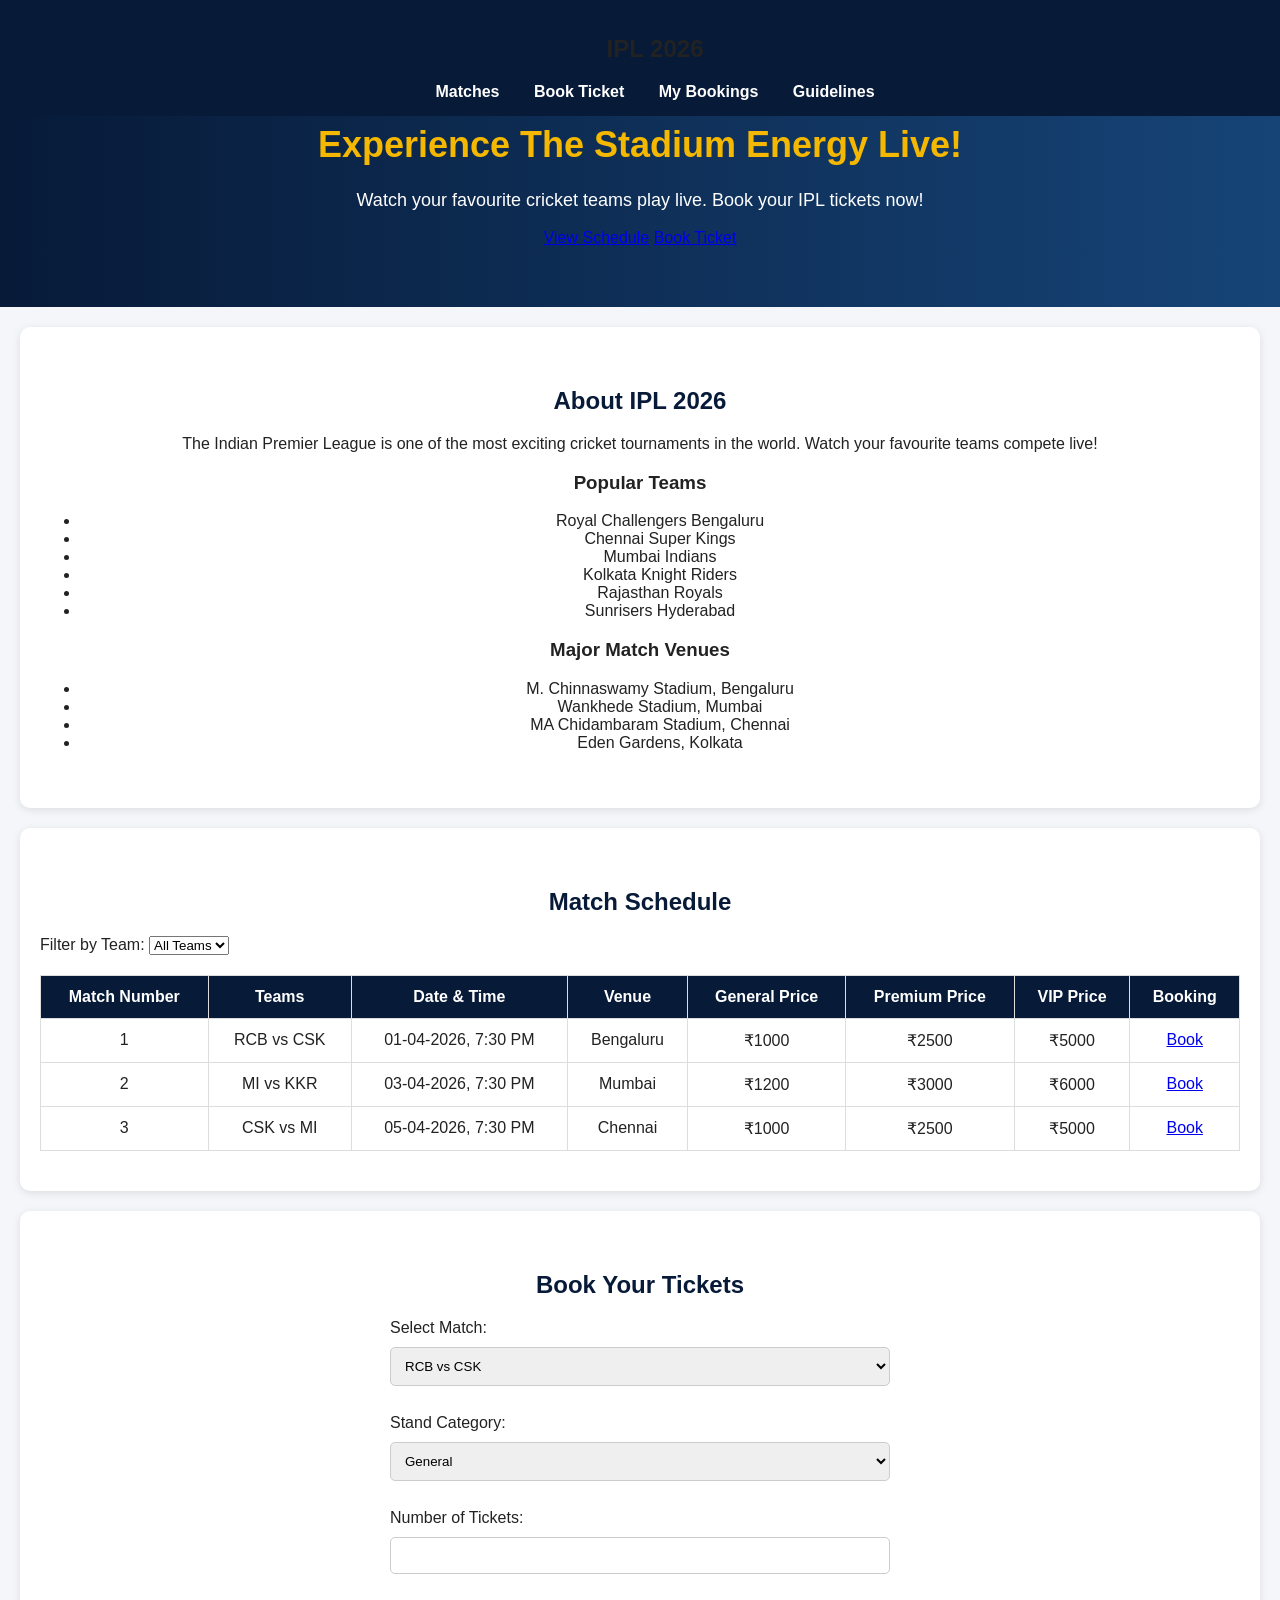
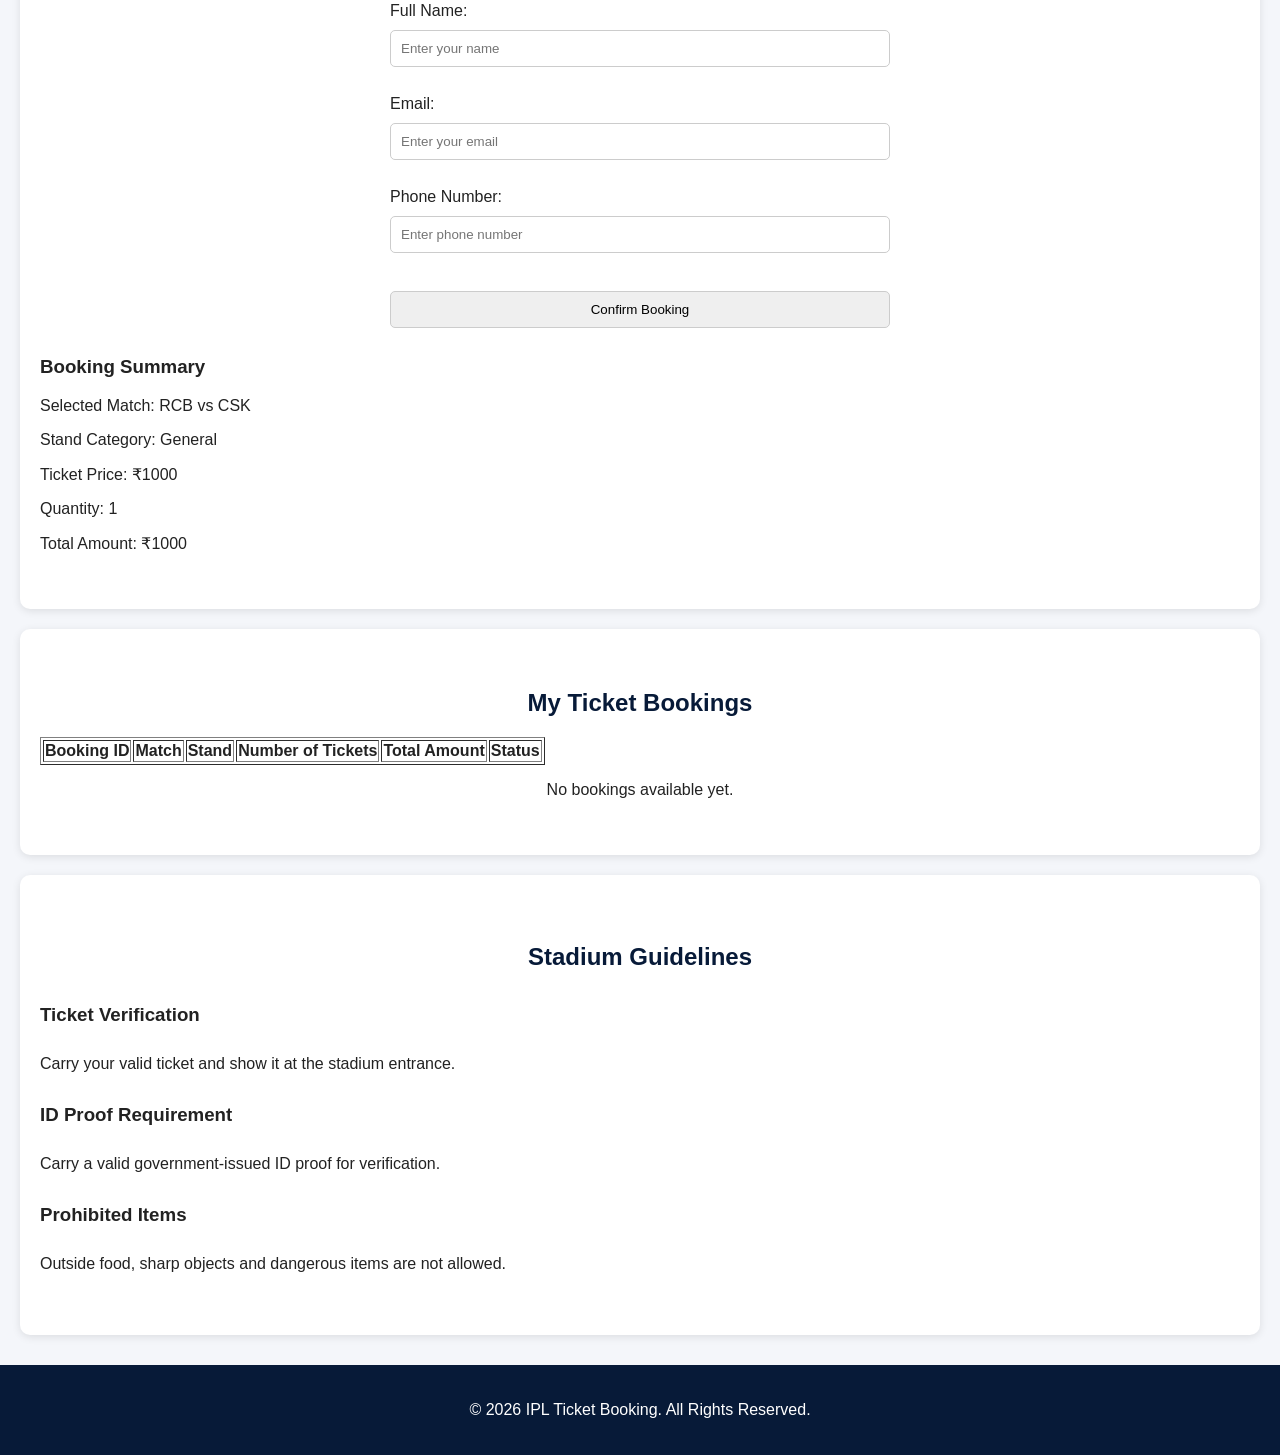
==== index.html @ 56bbe315 "Activity 2: Added CSS styling" ====
<!DOCTYPE html>
<html lang="en">

<head>
    <meta charset="UTF-8">
    <meta name="viewport" content="width=device-width, initial-scale=1.0">
    <title>IPL Ticket Booking</title>
    <link rel="stylesheet" href="styles.css">
</head>

<body>

    <!-- Navigation -->
    <nav>
        <h1>IPL 2026</h1>

        <a href="#matches">Matches</a>
        <a href="#booking">Book Ticket</a>
        <a href="#mybookings">My Bookings</a>
        <a href="#guidelines">Guidelines</a>
    </nav>


    <!-- Hero Section -->
    <header>
        <h1>Experience The Stadium Energy Live!</h1>

        <p>Watch your favourite cricket teams play live.
            Book your IPL tickets now!</p>

        <a href="#matches">View Schedule</a>
        <a href="#booking">Book Ticket</a>
    </header>


    <!-- About IPL -->
    <section id="about">
        <h2>About IPL 2026</h2>

        <p>The Indian Premier League is one of the most exciting
            cricket tournaments in the world. Watch your favourite
            teams compete live!</p>

        <h3>Popular Teams</h3>
        <ul>
            <li>Royal Challengers Bengaluru</li>
            <li>Chennai Super Kings</li>
            <li>Mumbai Indians</li>
            <li>Kolkata Knight Riders</li>
            <li>Rajasthan Royals</li>
            <li>Sunrisers Hyderabad</li>
        </ul>

        <h3>Major Match Venues</h3>
        <ul>
            <li>M. Chinnaswamy Stadium, Bengaluru</li>
            <li>Wankhede Stadium, Mumbai</li>
            <li>MA Chidambaram Stadium, Chennai</li>
            <li>Eden Gardens, Kolkata</li>
        </ul>
    </section>


    <!-- Match Schedule -->
    <section id="matches">
        <h2>Match Schedule</h2>

        <label for="team">Filter by Team:</label>

        <select id="team" name="team">
            <option value="all">All Teams</option>
            <option value="RCB">RCB</option>
            <option value="CSK">CSK</option>
            <option value="MI">MI</option>
            <option value="KKR">KKR</option>
        </select>

        <table border="1">
            <tr>
                <th>Match Number</th>
                <th>Teams</th>
                <th>Date & Time</th>
                <th>Venue</th>
                <th>General Price</th>
                <th>Premium Price</th>
                <th>VIP Price</th>
                <th>Booking</th>
            </tr>

            <tr>
                <td>1</td>
                <td>RCB vs CSK</td>
                <td>01-04-2026, 7:30 PM</td>
                <td>Bengaluru</td>
                <td>₹1000</td>
                <td>₹2500</td>
                <td>₹5000</td>
                <td><a href="#booking">Book</a></td>
            </tr>

            <tr>
                <td>2</td>
                <td>MI vs KKR</td>
                <td>03-04-2026, 7:30 PM</td>
                <td>Mumbai</td>
                <td>₹1200</td>
                <td>₹3000</td>
                <td>₹6000</td>
                <td><a href="#booking">Book</a></td>
            </tr>

            <tr>
                <td>3</td>
                <td>CSK vs MI</td>
                <td>05-04-2026, 7:30 PM</td>
                <td>Chennai</td>
                <td>₹1000</td>
                <td>₹2500</td>
                <td>₹5000</td>
                <td><a href="#booking">Book</a></td>
            </tr>
        </table>
    </section>


    <!-- Ticket Booking Form -->
    <section id="booking">
        <h2>Book Your Tickets</h2>

        <form>

            <label for="match">Select Match:</label>
            <select id="match" name="match">
                <option value="match1">RCB vs CSK</option>
                <option value="match2">MI vs KKR</option>
                <option value="match3">CSK vs MI</option>
            </select>

            <br><br>

            <label for="stand">Stand Category:</label>
            <select id="stand" name="stand">
                <option value="general">General</option>
                <option value="premium">Premium</option>
                <option value="vip">VIP</option>
            </select>

            <br><br>

            <label for="quantity">Number of Tickets:</label>
            <input type="number" id="quantity" name="quantity" min="1">

            <br><br>

            <label for="name">Full Name:</label>
            <input type="text" id="name" name="name" placeholder="Enter your name">

            <br><br>

            <label for="email">Email:</label>
            <input type="email" id="email" name="email" placeholder="Enter your email">

            <br><br>

            <label for="phone">Phone Number:</label>
            <input type="tel" id="phone" name="phone" placeholder="Enter phone number">

            <br><br>

            <input type="submit" value="Confirm Booking">

        </form>


        <!-- Booking Summary -->
        <h3>Booking Summary</h3>

        <p>Selected Match: RCB vs CSK</p>
        <p>Stand Category: General</p>
        <p>Ticket Price: ₹1000</p>
        <p>Quantity: 1</p>
        <p>Total Amount: ₹1000</p>

    </section>


    <!-- My Bookings -->
    <section id="mybookings">
        <h2>My Ticket Bookings</h2>

        <table border="1">
            <tr>
                <th>Booking ID</th>
                <th>Match</th>
                <th>Stand</th>
                <th>Number of Tickets</th>
                <th>Total Amount</th>
                <th>Status</th>
            </tr>
        </table>

        <p>No bookings available yet.</p>
    </section>


    <!-- Guidelines -->
    <section id="guidelines">
        <h2>Stadium Guidelines</h2>

        <h3>Ticket Verification</h3>
        <p>Carry your valid ticket and show it at the stadium entrance.</p>

        <h3>ID Proof Requirement</h3>
        <p>Carry a valid government-issued ID proof for verification.</p>

        <h3>Prohibited Items</h3>
        <p>Outside food, sharp objects and dangerous items are not allowed.</p>
    </section>


    <!-- Footer -->
    <footer>
        <p>© 2026 IPL Ticket Booking. All Rights Reserved.</p>
    </footer>

</body>
</html>
---- styles.css ----
/* Website Theme */
:root {
    --primary: #071a38;
    --accent: #f5b800;
    --background: #f4f6fa;
    --text: #222222;
}

/* General Styling */
body {
    margin: 0;
    font-family: Arial, sans-serif;
    background-color: var(--background);
    color: var(--text);
}

/* Navigation Bar */
nav {
    background-color: var(--primary);
    padding: 15px;
    text-align: center;
    position: fixed;
    top: 0;
    width: 100%;
    z-index: 1000;
}

nav a {
    color: white;
    text-decoration: none;
    margin: 15px;
    font-weight: bold;
}

nav a:hover {
    color: var(--accent);
}

/* Hero Section / Banner */
header {
    background: linear-gradient(to right, #071a38, #164477);
    color: white;
    text-align: center;
    padding: 100px 20px 60px;
}

header h1 {
    font-size: 36px;
    color: var(--accent);
}

header p {
    font-size: 18px;
}

/* Buttons */
button {
    background-color: var(--accent);
    color: var(--primary);
    padding: 12px 25px;
    border: none;
    border-radius: 5px;
    cursor: pointer;
    font-weight: bold;
}

button:hover {
    background-color: #e0a600;
}

/* General Sections */
section {
    padding: 40px 20px;
    margin: 20px;
    background-color: white;
    border-radius: 10px;
    box-shadow: 0 2px 8px rgba(0, 0, 0, 0.1);
}

section h2 {
    color: var(--primary);
    text-align: center;
}

/* About Section */
#about {
    text-align: center;
}

/* Match Schedule */
#matches table {
    width: 100%;
    border-collapse: collapse;
    margin-top: 20px;
}

#matches th {
    background-color: var(--primary);
    color: white;
}

#matches th,
#matches td {
    padding: 12px;
    border: 1px solid #dddddd;
    text-align: center;
}

/* Booking Form */
#booking form {
    max-width: 500px;
    margin: auto;
}

#booking input,
#booking select {
    width: 100%;
    padding: 10px;
    margin: 10px 0;
    border: 1px solid #cccccc;
    border-radius: 5px;
    box-sizing: border-box;
}

/* My Bookings */
#mybookings {
    text-align: center;
}

/* Guidelines */
#guidelines {
    line-height: 1.8;
}

/* Footer */
footer {
    background-color: var(--primary);
    color: white;
    text-align: center;
    padding: 20px;
    margin-top: 30px;
}
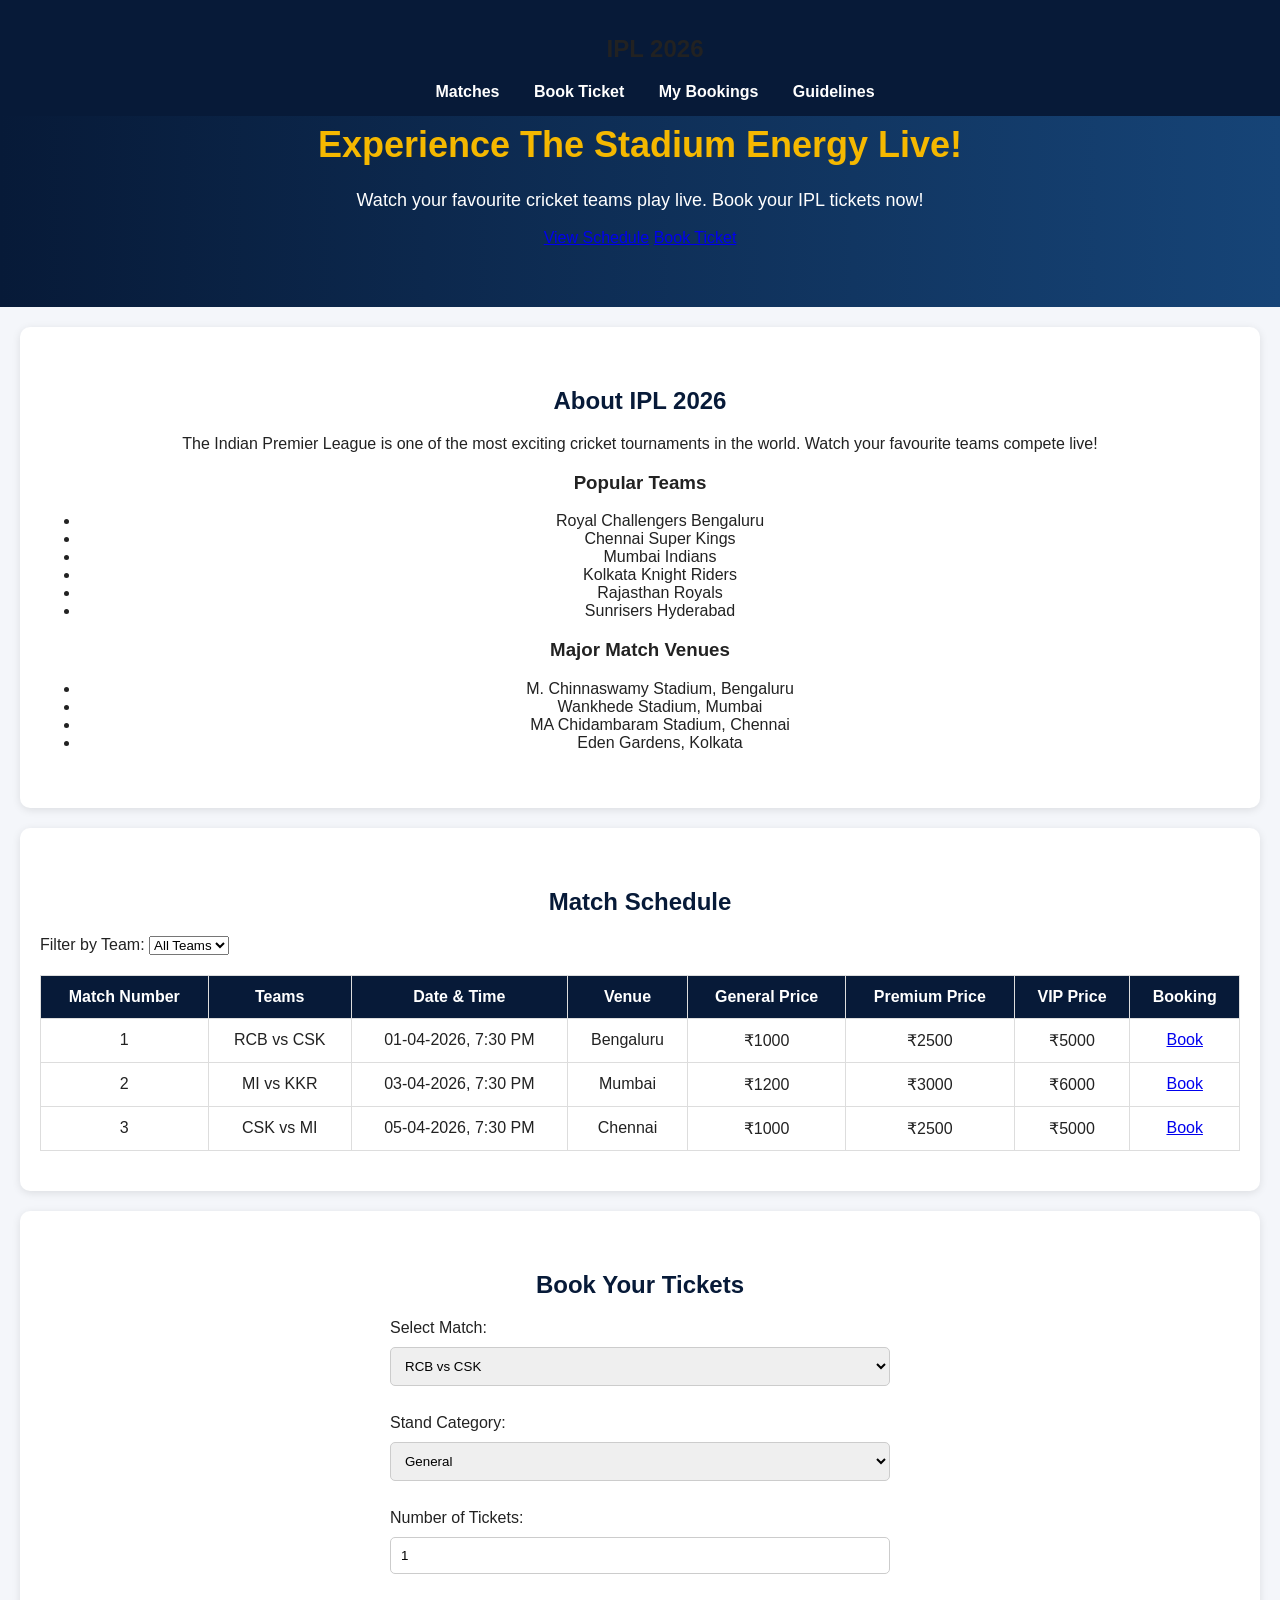
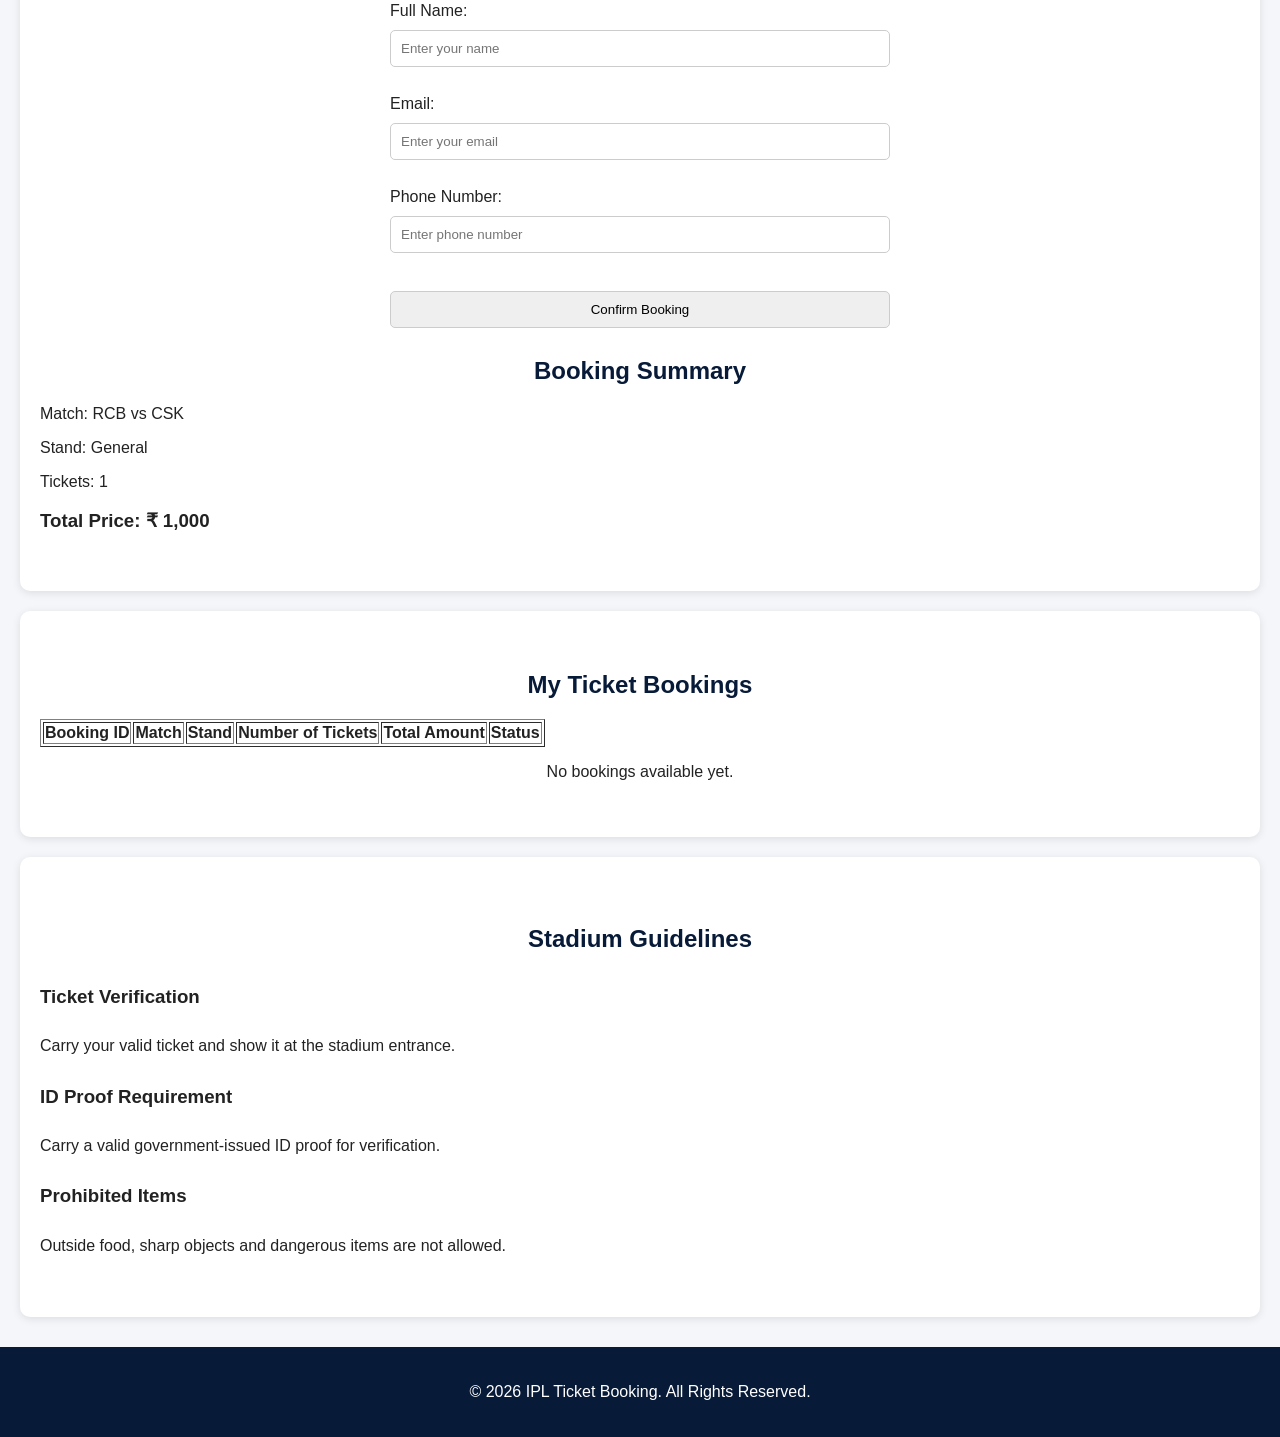
==== commit 3486b8f6: "Completed Activity 7" ====
--- a/index.html
+++ b/index.html
@@ -16,7 +16,7 @@
         <h1>IPL 2026</h1>
 
         <a href="#matches">Matches</a>
-        <a href="#booking">Book Ticket</a>
+        <a href="booking.html">Book Ticket</a>
         <a href="#mybookings">My Bookings</a>
         <a href="#guidelines">Guidelines</a>
     </nav>
@@ -30,7 +30,7 @@
             Book your IPL tickets now!</p>
 
         <a href="#matches">View Schedule</a>
-        <a href="#booking">Book Ticket</a>
+        <a href="booking.html">Book Ticket</a>
     </header>
 
 
@@ -96,7 +96,7 @@
                 <td>₹1000</td>
                 <td>₹2500</td>
                 <td>₹5000</td>
-                <td><a href="#booking">Book</a></td>
+                <td><a href="#booking" class="book-btn">Book</a></td>
             </tr>
 
             <tr>
@@ -107,7 +107,7 @@
                 <td>₹1200</td>
                 <td>₹3000</td>
                 <td>₹6000</td>
-                <td><a href="#booking">Book</a></td>
+                <td><a href="#booking" class="book-btn">Book</a></td>
             </tr>
 
             <tr>
@@ -118,7 +118,7 @@
                 <td>₹1000</td>
                 <td>₹2500</td>
                 <td>₹5000</td>
-                <td><a href="#booking">Book</a></td>
+                <td><a href="#booking" class="book-btn">Book</a></td>
             </tr>
         </table>
     </section>
@@ -131,40 +131,50 @@
         <form>
 
             <label for="match">Select Match:</label>
+
             <select id="match" name="match">
-                <option value="match1">RCB vs CSK</option>
-                <option value="match2">MI vs KKR</option>
-                <option value="match3">CSK vs MI</option>
+                <option value="RCB vs CSK">RCB vs CSK</option>
+                <option value="MI vs KKR">MI vs KKR</option>
+                <option value="CSK vs MI">CSK vs MI</option>
             </select>
 
             <br><br>
 
             <label for="stand">Stand Category:</label>
+
             <select id="stand" name="stand">
-                <option value="general">General</option>
-                <option value="premium">Premium</option>
-                <option value="vip">VIP</option>
+                <option value="General">General</option>
+                <option value="Premium">Premium</option>
+                <option value="VIP">VIP</option>
             </select>
 
             <br><br>
 
             <label for="quantity">Number of Tickets:</label>
-            <input type="number" id="quantity" name="quantity" min="1">
+
+            <input type="number" id="quantity" name="quantity"
+                min="1" value="1">
 
             <br><br>
 
             <label for="name">Full Name:</label>
-            <input type="text" id="name" name="name" placeholder="Enter your name">
+
+            <input type="text" id="name" name="name"
+                placeholder="Enter your name">
 
             <br><br>
 
             <label for="email">Email:</label>
-            <input type="email" id="email" name="email" placeholder="Enter your email">
+
+            <input type="email" id="email" name="email"
+                placeholder="Enter your email">
 
             <br><br>
 
             <label for="phone">Phone Number:</label>
-            <input type="tel" id="phone" name="phone" placeholder="Enter phone number">
+
+            <input type="tel" id="phone" name="phone"
+                placeholder="Enter phone number">
 
             <br><br>
 
@@ -173,14 +183,28 @@
         </form>
 
 
-        <!-- Booking Summary -->
-        <h3>Booking Summary</h3>
-
-        <p>Selected Match: RCB vs CSK</p>
-        <p>Stand Category: General</p>
-        <p>Ticket Price: ₹1000</p>
-        <p>Quantity: 1</p>
-        <p>Total Amount: ₹1000</p>
+        <!-- Booking Summary Card -->
+        <div class="booking-summary" id="bookingSummary">
+
+            <h2>Booking Summary</h2>
+
+            <p>Match:
+                <span id="summaryMatch">Not selected</span>
+            </p>
+
+            <p>Stand:
+                <span id="summaryStand">Not selected</span>
+            </p>
+
+            <p>Tickets:
+                <span id="summaryQuantity">0</span>
+            </p>
+
+            <h3>Total Price: ₹
+                <span id="summaryTotal">0</span>
+            </h3>
+
+        </div>
 
     </section>
 
@@ -224,5 +248,9 @@
         <p>© 2026 IPL Ticket Booking. All Rights Reserved.</p>
     </footer>
 
+
+    <!-- JavaScript -->
+    <script src="app.js"></script>
+
 </body>
 </html>
--- a/styles.css
+++ b/styles.css
@@ -141,3 +141,15 @@
     padding: 20px;
     margin-top: 30px;
 }
+
+.toast {
+    position: fixed;
+    bottom: 30px;
+    right: 30px;
+    background-color: #222;
+    color: white;
+    padding: 15px 25px;
+    border-radius: 8px;
+    z-index: 9999;
+    font-size: 16px;
+}
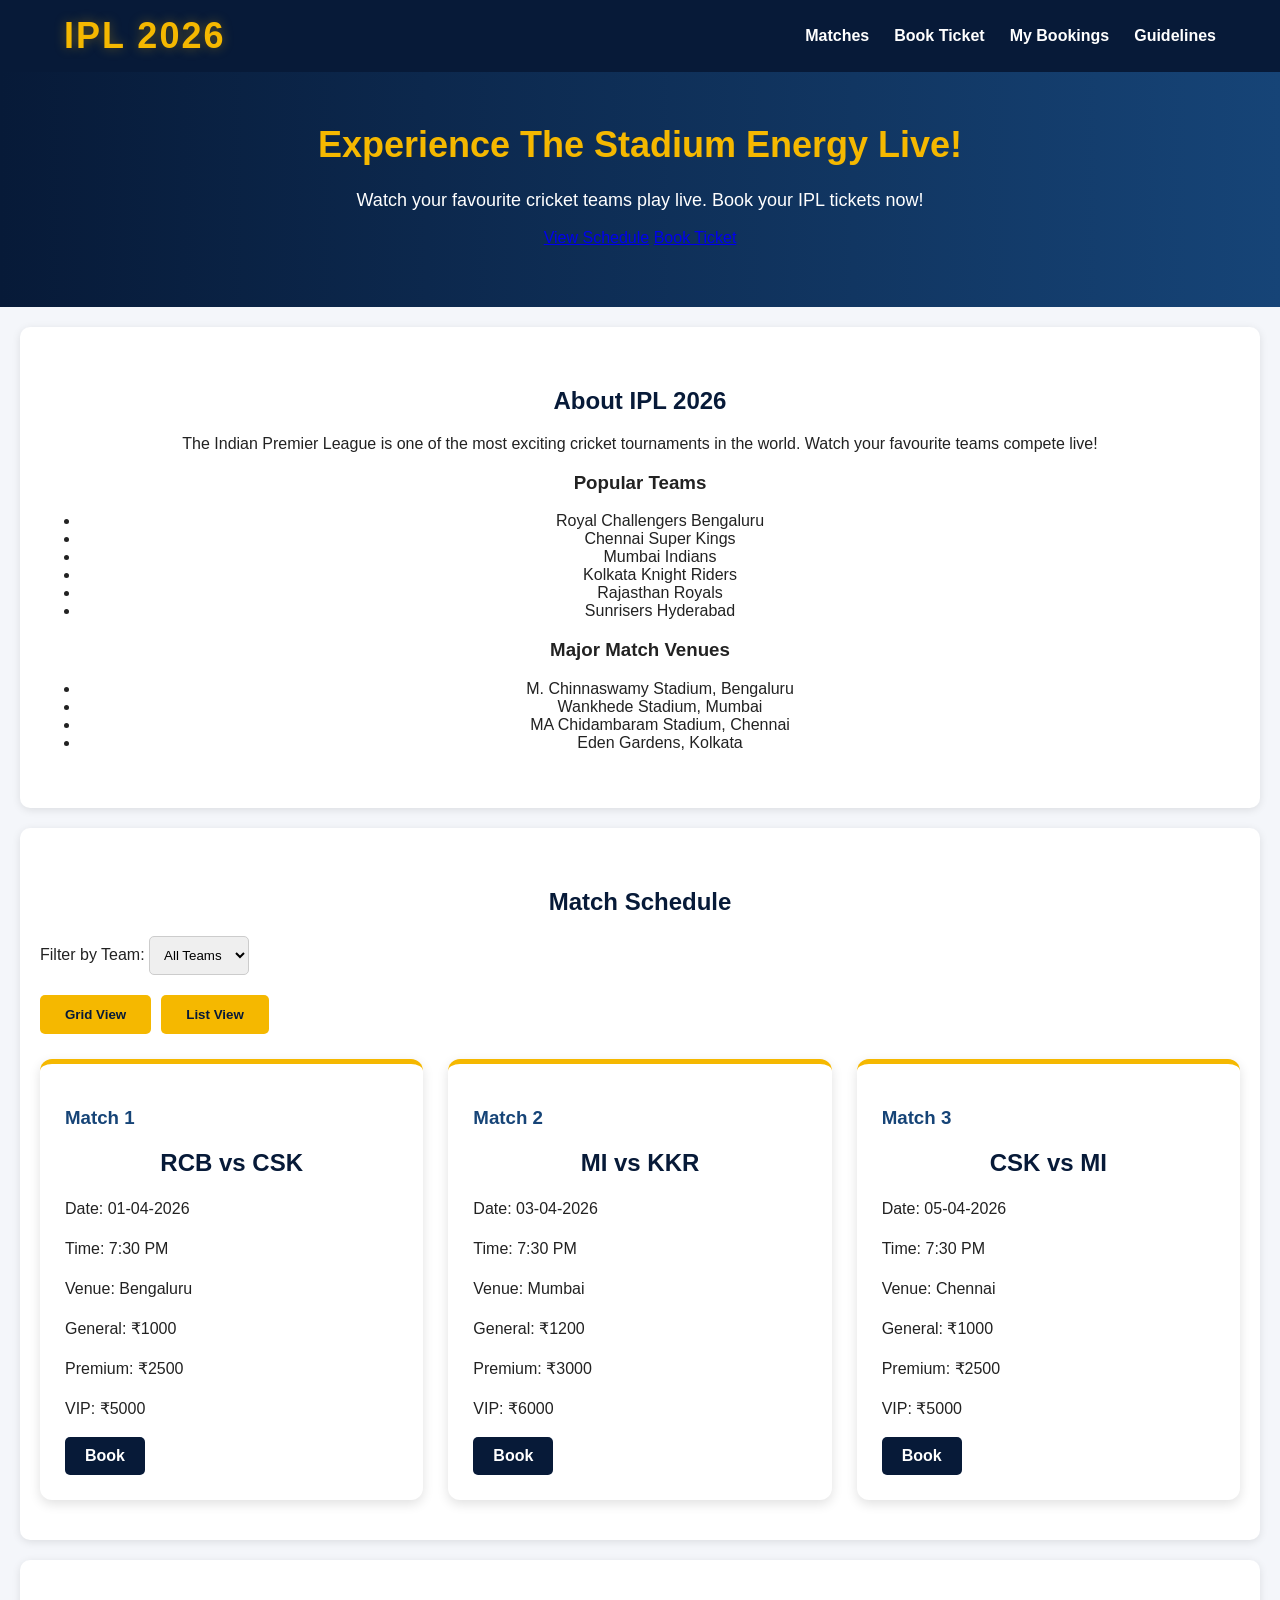
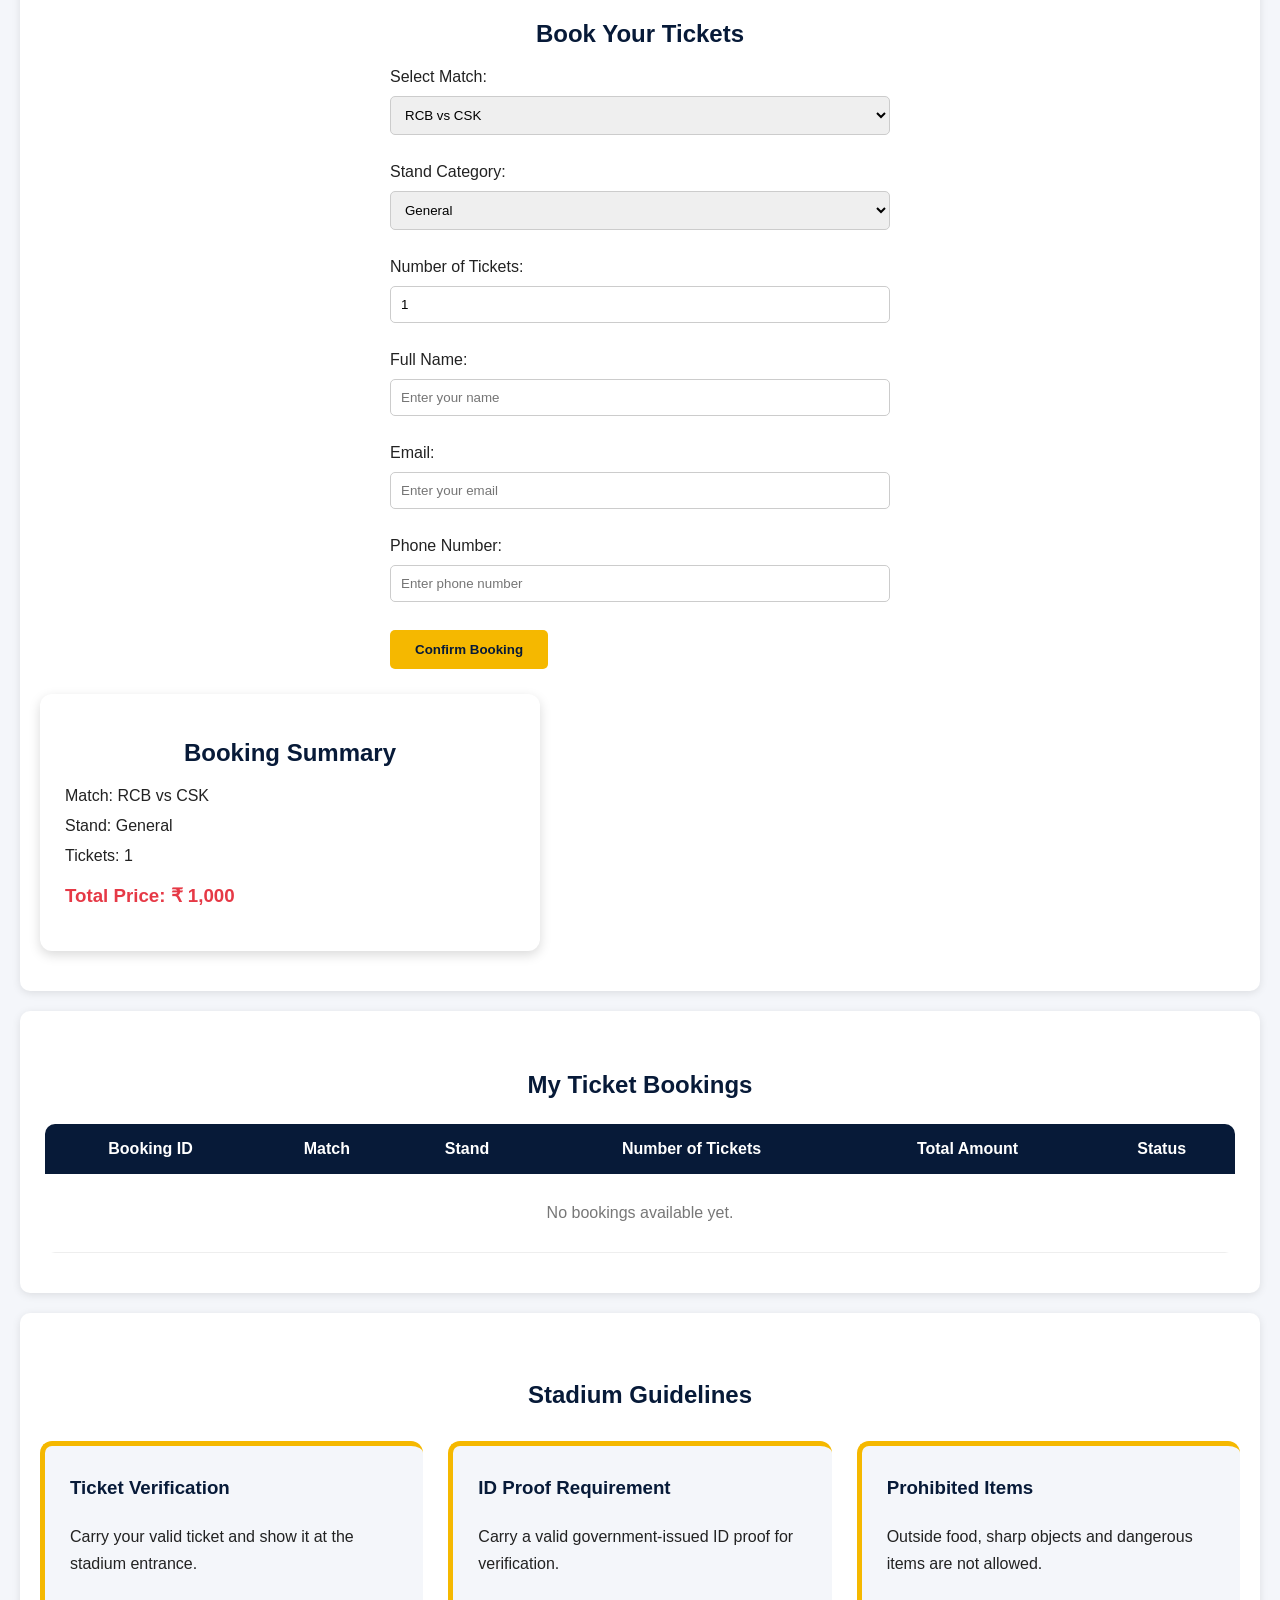
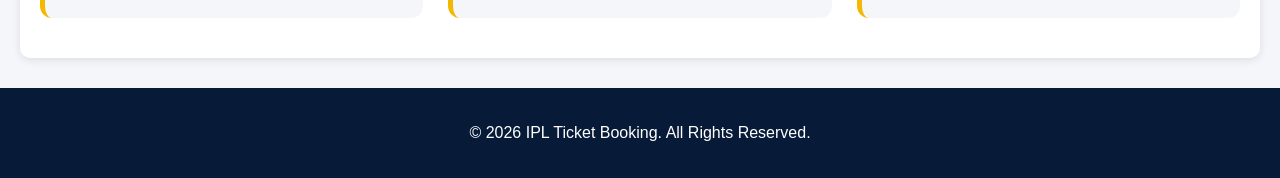
==== commit eec3cf6b: "Completed Activity 8 - Responsive Layout" ====
--- a/index.html
+++ b/index.html
@@ -11,15 +11,29 @@
 
 <body>
 
-    <!-- Navigation -->
-    <nav>
-        <h1>IPL 2026</h1>
+    
+<!-- Navigation -->
+<nav class="navbar">
+
+    <h1 class="logo">IPL 2026</h1>
+
+    <!-- Hamburger Menu -->
+    <button class="menu-toggle" id="menuToggle" aria-label="Toggle navigation" aria-expanded="false">
+        ☰
+    </button>
+
+    <!-- Navigation Links -->
+    <div class="nav-links" id="navLinks">
 
         <a href="#matches">Matches</a>
-        <a href="booking.html">Book Ticket</a>
+        <a href="#booking">Book Ticket</a>
         <a href="#mybookings">My Bookings</a>
         <a href="#guidelines">Guidelines</a>
-    </nav>
+
+    </div>
+
+</nav>
+
 
 
     <!-- Hero Section -->
@@ -62,73 +76,79 @@
     </section>
 
 
-    <!-- Match Schedule -->
-    <section id="matches">
-        <h2>Match Schedule</h2>
-
-        <label for="team">Filter by Team:</label>
-
-        <select id="team" name="team">
-            <option value="all">All Teams</option>
-            <option value="RCB">RCB</option>
-            <option value="CSK">CSK</option>
-            <option value="MI">MI</option>
-            <option value="KKR">KKR</option>
-        </select>
-
-        <table border="1">
-            <tr>
-                <th>Match Number</th>
-                <th>Teams</th>
-                <th>Date & Time</th>
-                <th>Venue</th>
-                <th>General Price</th>
-                <th>Premium Price</th>
-                <th>VIP Price</th>
-                <th>Booking</th>
-            </tr>
-
-            <tr>
-                <td>1</td>
-                <td>RCB vs CSK</td>
-                <td>01-04-2026, 7:30 PM</td>
-                <td>Bengaluru</td>
-                <td>₹1000</td>
-                <td>₹2500</td>
-                <td>₹5000</td>
-                <td><a href="#booking" class="book-btn">Book</a></td>
-            </tr>
-
-            <tr>
-                <td>2</td>
-                <td>MI vs KKR</td>
-                <td>03-04-2026, 7:30 PM</td>
-                <td>Mumbai</td>
-                <td>₹1200</td>
-                <td>₹3000</td>
-                <td>₹6000</td>
-                <td><a href="#booking" class="book-btn">Book</a></td>
-            </tr>
-
-            <tr>
-                <td>3</td>
-                <td>CSK vs MI</td>
-                <td>05-04-2026, 7:30 PM</td>
-                <td>Chennai</td>
-                <td>₹1000</td>
-                <td>₹2500</td>
-                <td>₹5000</td>
-                <td><a href="#booking" class="book-btn">Book</a></td>
-            </tr>
-        </table>
-    </section>
+    
+<!-- Match Schedule -->
+<section id="matches">
+
+    <h2>Match Schedule</h2>
+
+    <!-- Team Filter -->
+    <label for="team">Filter by Team:</label>
+
+    <select id="team" name="team">
+        <option value="all">All Teams</option>
+        <option value="RCB">RCB</option>
+        <option value="CSK">CSK</option>
+        <option value="MI">MI</option>
+        <option value="KKR">KKR</option>
+    </select>
+
+    <!-- Grid/List Toggle -->
+    <div class="view-controls">
+        <button id="gridView">Grid View</button>
+        <button id="listView">List View</button>
+    </div>
+
+    <!-- Match Cards -->
+    <div class="match-container" id="matchContainer">
+
+        <div class="match-card" data-teams="RCB CSK">
+            <h3>Match 1</h3>
+            <h2>RCB vs CSK</h2>
+            <p>Date: 01-04-2026</p>
+            <p>Time: 7:30 PM</p>
+            <p>Venue: Bengaluru</p>
+            <p>General: ₹1000</p>
+            <p>Premium: ₹2500</p>
+            <p>VIP: ₹5000</p>
+            <a href="#booking" class="book-btn">Book</a>
+        </div>
+
+        <div class="match-card" data-teams="MI KKR">
+            <h3>Match 2</h3>
+            <h2>MI vs KKR</h2>
+            <p>Date: 03-04-2026</p>
+            <p>Time: 7:30 PM</p>
+            <p>Venue: Mumbai</p>
+            <p>General: ₹1200</p>
+            <p>Premium: ₹3000</p>
+            <p>VIP: ₹6000</p>
+            <a href="#booking" class="book-btn">Book</a>
+        </div>
+
+        <div class="match-card" data-teams="CSK MI">
+            <h3>Match 3</h3>
+            <h2>CSK vs MI</h2>
+            <p>Date: 05-04-2026</p>
+            <p>Time: 7:30 PM</p>
+            <p>Venue: Chennai</p>
+            <p>General: ₹1000</p>
+            <p>Premium: ₹2500</p>
+            <p>VIP: ₹5000</p>
+            <a href="#booking" class="book-btn">Book</a>
+        </div>
+
+    </div>
+
+</section>
+
 
 
     <!-- Ticket Booking Form -->
     <section id="booking">
         <h2>Book Your Tickets</h2>
 
-        <form>
+        <form id="bookingForm">
 
             <label for="match">Select Match:</label>
 
@@ -178,7 +198,7 @@
 
             <br><br>
 
-            <input type="submit" value="Confirm Booking">
+            <button type="submit">Confirm Booking</button>
 
         </form>
 
@@ -209,38 +229,68 @@
     </section>
 
 
-    <!-- My Bookings -->
-    <section id="mybookings">
-        <h2>My Ticket Bookings</h2>
-
-        <table border="1">
-            <tr>
-                <th>Booking ID</th>
-                <th>Match</th>
-                <th>Stand</th>
-                <th>Number of Tickets</th>
-                <th>Total Amount</th>
-                <th>Status</th>
-            </tr>
+    
+<!-- My Bookings -->
+<section id="mybookings">
+
+    <h2>My Ticket Bookings</h2>
+
+    <div class="booking-table-container">
+
+        <table class="booking-table">
+
+            <thead>
+                <tr>
+                    <th>Booking ID</th>
+                    <th>Match</th>
+                    <th>Stand</th>
+                    <th>Number of Tickets</th>
+                    <th>Total Amount</th>
+                    <th>Status</th>
+                </tr>
+            </thead>
+
+            <tbody id="bookingTableBody">
+                <tr>
+                    <td colspan="6" class="empty-bookings">
+                        No bookings available yet.
+                    </td>
+                </tr>
+            </tbody>
+
         </table>
 
-        <p>No bookings available yet.</p>
-    </section>
+    </div>
+
+</section>
+
 
 
     <!-- Guidelines -->
-    <section id="guidelines">
-        <h2>Stadium Guidelines</h2>
-
-        <h3>Ticket Verification</h3>
-        <p>Carry your valid ticket and show it at the stadium entrance.</p>
-
-        <h3>ID Proof Requirement</h3>
-        <p>Carry a valid government-issued ID proof for verification.</p>
-
-        <h3>Prohibited Items</h3>
-        <p>Outside food, sharp objects and dangerous items are not allowed.</p>
-    </section>
+<section id="guidelines">
+
+    <h2>Stadium Guidelines</h2>
+
+    <div class="guidelines-container">
+
+        <div class="guideline-card">
+            <h3>Ticket Verification</h3>
+            <p>Carry your valid ticket and show it at the stadium entrance.</p>
+        </div>
+
+        <div class="guideline-card">
+            <h3>ID Proof Requirement</h3>
+            <p>Carry a valid government-issued ID proof for verification.</p>
+        </div>
+
+        <div class="guideline-card">
+            <h3>Prohibited Items</h3>
+            <p>Outside food, sharp objects and dangerous items are not allowed.</p>
+        </div>
+
+    </div>
+
+</section>
 
 
     <!-- Footer -->
--- a/styles.css
+++ b/styles.css
@@ -152,4 +152,367 @@
     border-radius: 8px;
     z-index: 9999;
     font-size: 16px;
+}
+.booking-summary {
+    background: #ffffff;
+    color: #222;
+    padding: 25px;
+    margin-top: 25px;
+    border-radius: 12px;
+    box-shadow: 0 4px 12px rgba(0, 0, 0, 0.15);
+    max-width: 450px;
+}
+
+.booking-summary h2 {
+    margin-bottom: 20px;
+}
+
+.booking-summary p {
+    margin: 12px 0;
+    font-size: 16px;
+}
+
+.booking-summary h3 {
+    margin-top: 20px;
+    color: #e63946;
+}
+/* Hamburger Menu */
+.menu-toggle {
+    display: none;
+    background: var(--accent);
+    color: var(--primary);
+    border: none;
+    font-size: 24px;
+    padding: 10px 16px;
+    border-radius: 8px;
+    cursor: pointer;
+}
+/* IPL Logo Styling */
+.navbar .logo {
+    color: #f5b800;
+    font-size: 36px;
+    font-weight: 900;
+    letter-spacing: 2px;
+    text-shadow: 0 0 12px rgba(245, 184, 0, 0.35);
+    margin: 0;
+}
+
+/* =================================
+   ACTIVITY 8: RESPONSIVE LAYOUT
+================================= */
+
+/* Navigation using Flexbox */
+.navbar {
+    display: flex;
+    align-items: center;
+    justify-content: space-between;
+    gap: 20px;
+    box-sizing: border-box;
+    text-align: left;
+    padding: 15px 5%;
+}
+
+.nav-links {
+    display: flex;
+    align-items: center;
+    gap: 25px;
+}
+
+.nav-links a {
+    margin: 0;
+    white-space: nowrap;
+}
+
+/* Match Cards using CSS Grid */
+.match-container {
+    display: grid;
+    grid-template-columns: repeat(3, 1fr);
+    gap: 25px;
+    margin-top: 25px;
+}
+
+.match-card {
+    background: #ffffff;
+    border-radius: 12px;
+    padding: 25px;
+    box-shadow: 0 4px 12px rgba(0, 0, 0, 0.12);
+    border-top: 5px solid var(--accent);
+}
+
+.match-card h3 {
+    color: #164477;
+}
+
+.match-card h2 {
+    color: var(--primary);
+}
+
+.match-card p {
+    line-height: 1.5;
+}
+
+.match-card .book-btn {
+    display: inline-block;
+    background: var(--primary);
+    color: white;
+    padding: 10px 20px;
+    border-radius: 5px;
+    text-decoration: none;
+    font-weight: bold;
+}
+
+.match-card .book-btn:hover {
+    background: #164477;
+}
+
+/* List View */
+.match-container.list-view {
+    grid-template-columns: 1fr;
+}
+
+.match-container.list-view .match-card {
+    display: flex;
+    flex-wrap: wrap;
+    align-items: center;
+    justify-content: space-between;
+    gap: 12px;
+}
+
+/* View Controls */
+.view-controls {
+    display: flex;
+    gap: 10px;
+    margin-top: 20px;
+}
+
+/* Team Filter */
+#team {
+    padding: 10px;
+    border-radius: 5px;
+    border: 1px solid #cccccc;
+}
+
+/* Guidelines using CSS Grid */
+.guidelines-container {
+    display: grid;
+    grid-template-columns: repeat(3, 1fr);
+    gap: 25px;
+}
+
+.guideline-card {
+    background: #f4f6fa;
+    padding: 25px;
+    border-radius: 10px;
+    border-left: 5px solid var(--accent);
+}
+
+.guideline-card h3 {
+    color: var(--primary);
+}
+
+/* Tablet and Mobile Responsive Layout */
+@media screen and (max-width: 768px) {
+
+    .navbar {
+        flex-wrap: wrap;
+    }
+
+    .menu-toggle {
+        display: block;
+    }
+
+    .nav-links {
+        display: none;
+        flex-direction: column;
+        align-items: stretch;
+        width: 100%;
+        gap: 0;
+    }
+
+    .nav-links.active {
+        display: flex;
+    }
+
+    .nav-links a {
+        padding: 12px;
+        text-align: center;
+    }
+
+    .match-container {
+        grid-template-columns: 1fr;
+    }
+
+    .guidelines-container {
+        grid-template-columns: 1fr;
+    }
+
+    header h1 {
+        font-size: 27px;
+    }
+
+    section {
+        margin: 12px;
+        padding: 25px 15px;
+    }
+
+    .booking-summary {
+        max-width: 100%;
+        box-sizing: border-box;
+    }
+
+}
+
+/* Smaller Mobile Screens */
+@media screen and (max-width: 480px) {
+
+    .navbar .logo {
+        font-size: 25px;
+    }
+
+    header {
+        padding: 110px 15px 45px;
+    }
+
+    header h1 {
+        font-size: 23px;
+    }
+
+    header p {
+        font-size: 15px;
+    }
+
+    .match-card {
+        padding: 18px;
+    }
+
+    .view-controls {
+        flex-wrap: wrap;
+    }
+
+    .view-controls button {
+        flex: 1;
+    }
+
+}
+
+/* =================================
+   MY BOOKINGS - ACTIVITY 8
+================================= */
+
+#mybookings {
+    padding: 40px 25px;
+    overflow: hidden;
+}
+
+.booking-table-container {
+    width: 100%;
+    overflow-x: auto;
+    margin-top: 25px;
+}
+
+.booking-table {
+    width: 100%;
+    border-collapse: collapse;
+    background: white;
+    border-radius: 10px;
+    overflow: hidden;
+}
+
+.booking-table th {
+    background: var(--primary);
+    color: white;
+    padding: 16px;
+    text-align: center;
+}
+
+.booking-table td {
+    padding: 15px;
+    text-align: center;
+    border-bottom: 1px solid #eeeeee;
+}
+
+.booking-table tbody tr:hover {
+    background: #f4f6fa;
+}
+
+.empty-bookings {
+    color: #777;
+    padding: 30px !important;
+}
+
+/* =================================
+   GUIDELINES - ACTIVITY 8
+================================= */
+
+.guidelines-container {
+    display: grid;
+    grid-template-columns: repeat(3, minmax(0, 1fr));
+    gap: 25px;
+    margin-top: 25px;
+}
+
+.guideline-card {
+    background: #f4f6fa;
+    padding: 25px;
+    border-radius: 12px;
+    border-top: 5px solid var(--accent);
+    transition: transform 0.3s ease, box-shadow 0.3s ease;
+}
+
+.guideline-card:hover {
+    transform: translateY(-5px);
+    box-shadow: 0 6px 16px rgba(0, 0, 0, 0.12);
+}
+
+.guideline-card h3 {
+    color: var(--primary);
+    margin-top: 0;
+}
+
+.guideline-card p {
+    line-height: 1.7;
+}
+
+/* Responsive Guidelines and Bookings */
+@media screen and (max-width: 768px) {
+
+    .guidelines-container {
+        grid-template-columns: 1fr;
+    }
+
+    .booking-table {
+        min-width: 650px;
+    }
+
+}
+/* Guidelines Grid Fix */
+
+#guidelines {
+    width: auto;
+    box-sizing: border-box;
+    overflow: hidden;
+}
+
+.guidelines-container {
+    display: grid !important;
+    grid-template-columns: repeat(3, minmax(0, 1fr));
+    gap: 25px;
+    width: 100%;
+    box-sizing: border-box;
+}
+
+.guideline-card {
+    display: block;
+    min-width: 0;
+    box-sizing: border-box;
+    background: #f4f6fa;
+    padding: 25px;
+    border-radius: 12px;
+    border-top: 5px solid #f5b800;
+}
+
+@media screen and (max-width: 768px) {
+    .guidelines-container {
+        grid-template-columns: 1fr;
+    }
 }
